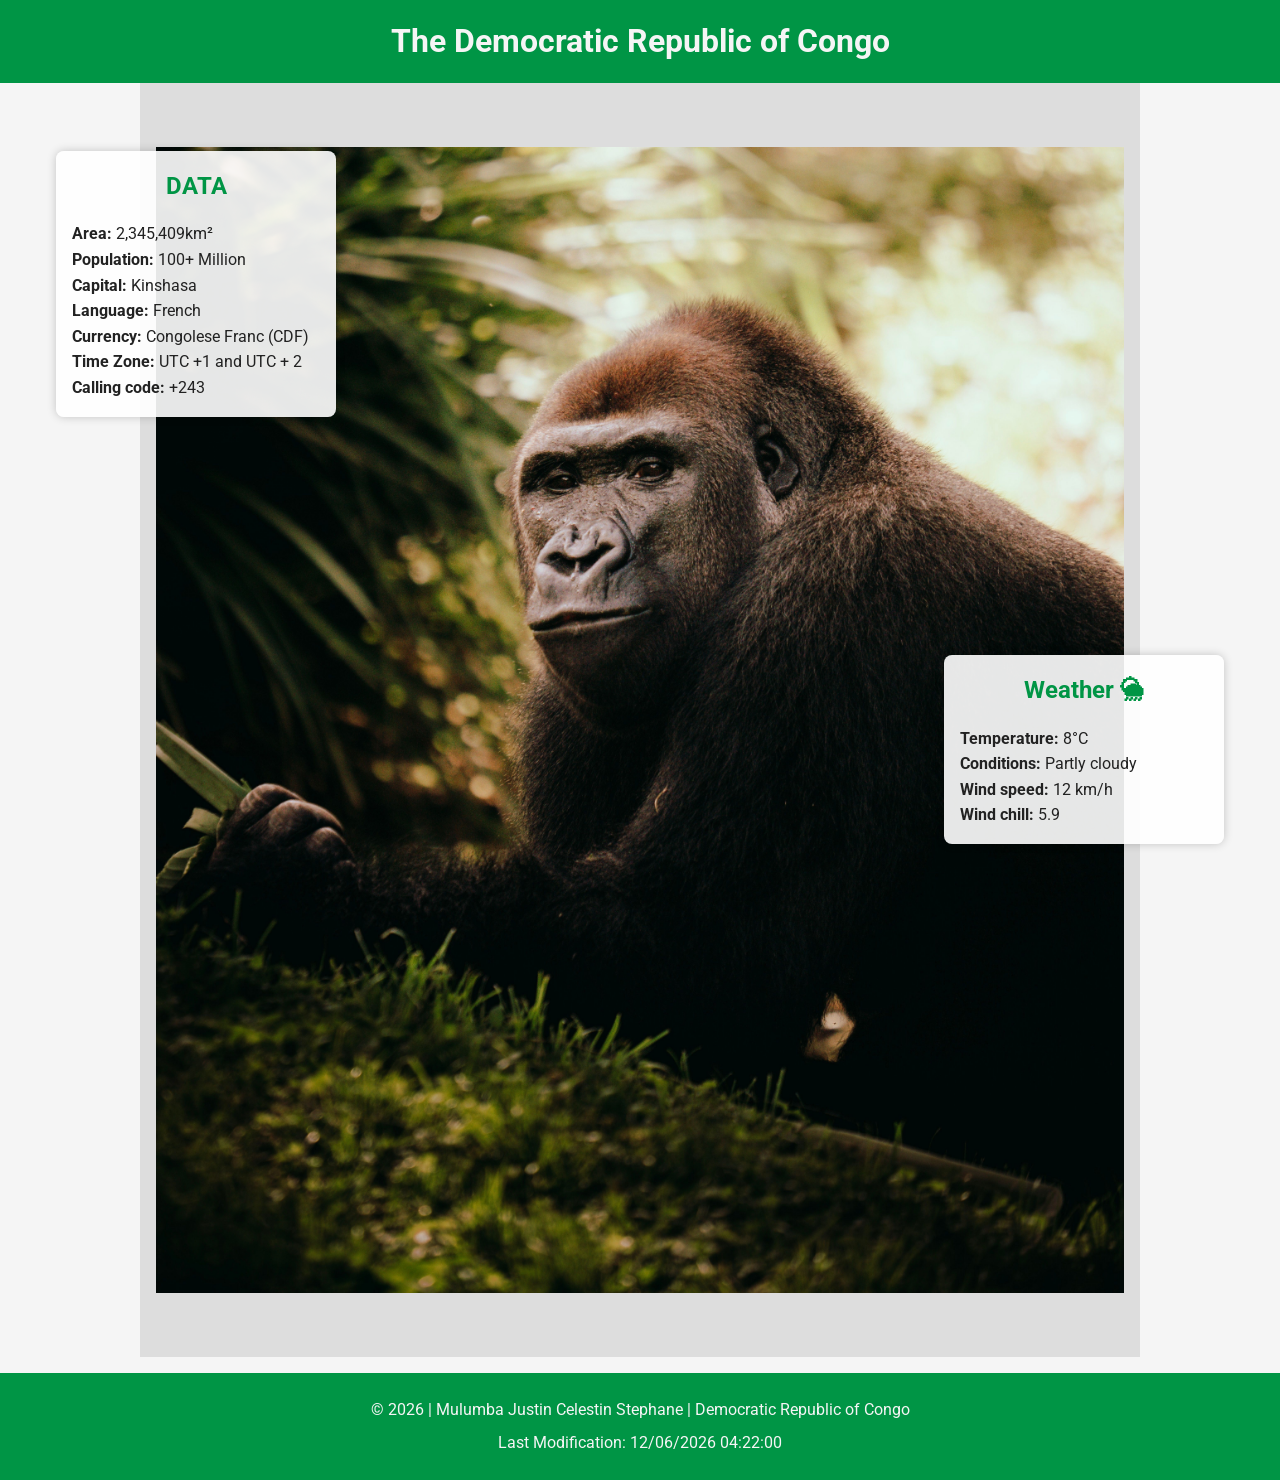
==== place.html @ e569d9b2 "Complete W03 place assignment." ====
<!DOCTYPE html>
<html lang="en">
    <head>
        <meta charset="UTF-8">
        <meta name="viewport" content="width=device-width, initial-scale=1.0">

        <title>The Democratic Republic of Congo</title>

        <meta name="description"
            content="WDD 131 Week 03 Place Assignment - Democratic Republic of Congo">

        <meta name="author"
            content="Mulumba Justin Celestin Stephane">

        <!-- Google Font -->
        <link rel="preconnect" href="https://fonts.googleapis.com">
        <link rel="preconnect" href="https://fonts.gstatic.com" crossorigin>

        <link
            href="https://fonts.googleapis.com/css2?family=Roboto:wght@300;400;700&display=swap"
            rel="stylesheet">

        <!-- CSS -->
        <link rel="stylesheet" href="styles/place.css">

        <!-- JavaScript -->
        <script src="scripts/place.js" defer></script>
    </head>
    <body>
        <header>
            <h1>The Democratic Republic of Congo</h1>
        </header>
        <main>

            <section class="hero">
                <picture>
                        <source
                            media="(min-width: 768px)"
                            srcset="images/congo-faune-img.jpg">

                        <img
                            src="images/congo-faune-img.jpg"
                            alt="The forest of the Democratic Republic of Congo">
                </picture>
                </section>
                <section class="data">
                    <h2><strong>DATA</strong></h2>
                    <p><strong>Area: </strong>2,345,409km²</p>
                    <p><strong>Population: </strong>100+ Million</p>
                    <p><strong>Capital: </strong>Kinshasa</p>
                    <p><strong>Language: </strong>French</p>
                    <p><strong>Currency: </strong>Congolese Franc (CDF)</p>
                    <p><strong>Time Zone: </strong>UTC +1 and UTC + 2</p>
                    <p><strong>Calling code: </strong>+243</p>
                </section>
                <section class="weather">
                    <h2>Weather </h2>
                    <p><strong>Temperature: </strong> 
                    <span id="temperature">8</span>°C</p>
                    <p><strong>Conditions: </strong> Partly cloudy</p>   
                    <p><strong>Wind speed: </strong>
                    <span id="windspeed">12</span> km/h
                    </p>   
                    <p><strong>Wind chill: </strong>
                    <span id="windchill"></span> 
                    </p>
                </section>
        </main>
        <footer>
            <p>
                © <span id="currentyear"></span>
                | Mulumba Justin Celestin Stephane
                | Democratic Republic of Congo
            </p>
            <p id="lastModified">last modifications</p>
        </footer>
    </body>
</html>
---- styles/place.css ----
/* Reset */
:root{
    --primary-color: #009545;
    --background-color: #f5f5f5;
    --text-color: #222;
    --card-color: whitesmoke;
}
*{
    margin: 0;
    padding: 0;
    box-sizing: border-box;
}
/* Body */
body{
    font-family: 'Roboto', sans-serif;
    background-color: var(--background-color);
    color: var(--text-color);
    line-height: 1.6;
}



/* header */
header{
    background-color: var(--primary-color);
    color: var(--card-color);
    text-align: center;
    padding: 1rem;
}
/* Main */
main{
    max-width: 1000px;
    margin: 0 auto;
}
.hero{
    position: relative;
    background-color: #ddd;
    text-align: center;
    padding: 4rem 1rem;
    font-size: 1.2rem;
    font-weight: bold;
}
.hero img{
    width: 100%;
    display: block;
}
.data ,
.weather{
    background-color: var(--background-color);
    margin: 1rem;
    padding: 1rem;
    border-radius: 8px;
}
.data h2, .weather h2{
    text-align: center;
    margin-bottom: 1rem;
    color: var(--primary-color);
}
footer{
    background-color: var(--primary-color);
    color: var(--background-color);
    text-align: center;
    padding: 1rem;
    margin-top: 1rem;
}
footer p{
    margin: 0.5rem;
}
/* LAYOUT DESTOP */
@media screen and (min-width: 768px){

    .hero{
        position: relative;
    }

    .data,
    .weather{
        position: absolute;
        width: 280px;

        background-color: rgba(255,255,255,.90);

        padding: 1rem;

        border-radius: 8px;

        box-shadow: 0 0 10px rgba(0,0,0,.2);
    }

    .data{
        top: 135px;
        left: 40px;
    }

    .weather{
        bottom: 40px;
        right: 40px;
    }

    .weather h2::after{
        content: " 🌦";
    }
    
}
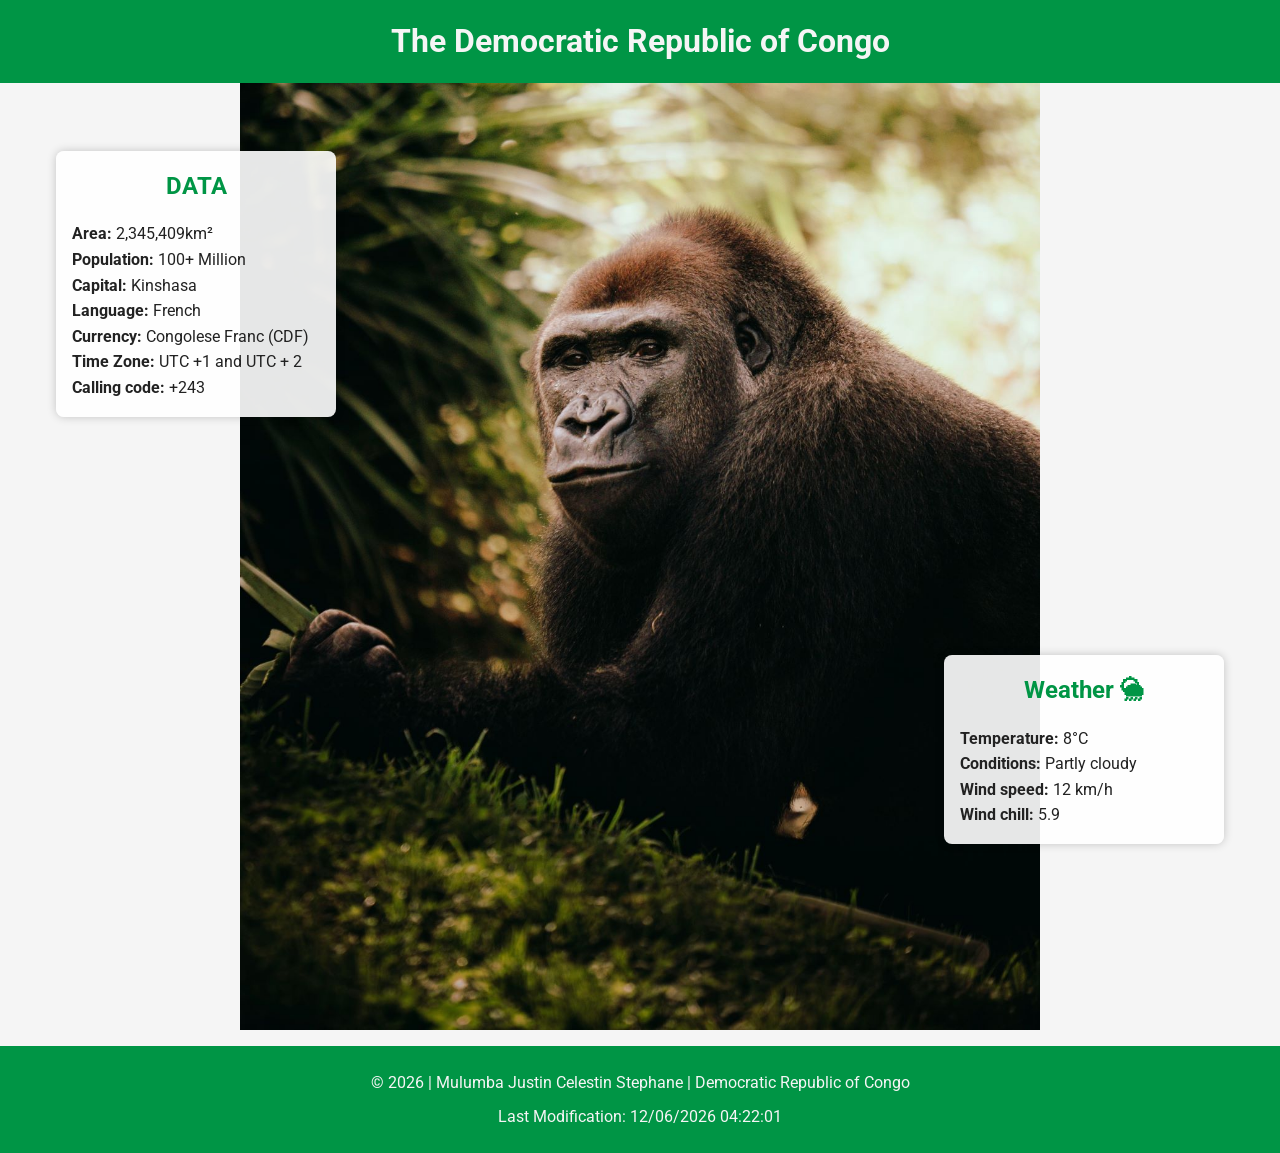
==== commit 96bf00e8: "Complete W03 Place Assignment." ====
--- a/place.html
+++ b/place.html
@@ -39,7 +39,7 @@
                             srcset="images/congo-faune-img.jpg">
 
                         <img
-                            src="images/congo-faune-img.jpg"
+                            src="images/congo-mobile.webp"
                             alt="The forest of the Democratic Republic of Congo">
                 </picture>
                 </section>
--- a/styles/place.css
+++ b/styles/place.css
@@ -29,21 +29,29 @@
 }
 /* Main */
 main{
-    max-width: 1000px;
+    max-width: 800px;
     margin: 0 auto;
 }
 .hero{
     position: relative;
     background-color: #ddd;
     text-align: center;
-    padding: 4rem 1rem;
+    padding: auto;
     font-size: 1.2rem;
     font-weight: bold;
 }
+img{
+    max-width: 100%;
+    height: auto;
+}
+
 .hero img{
     width: 100%;
+    max-height: 70vh;
+    object-fit: cover;
     display: block;
 }
+
 .data ,
 .weather{
     background-color: var(--background-color);
@@ -66,11 +74,18 @@
 footer p{
     margin: 0.5rem;
 }
+
 /* LAYOUT DESTOP */
 @media screen and (min-width: 768px){
 
     .hero{
         position: relative;
+    }
+
+    .hero img{
+        width: 100%;
+        max-height: 150vh;
+        object-fit: cover;
     }
 
     .data,
